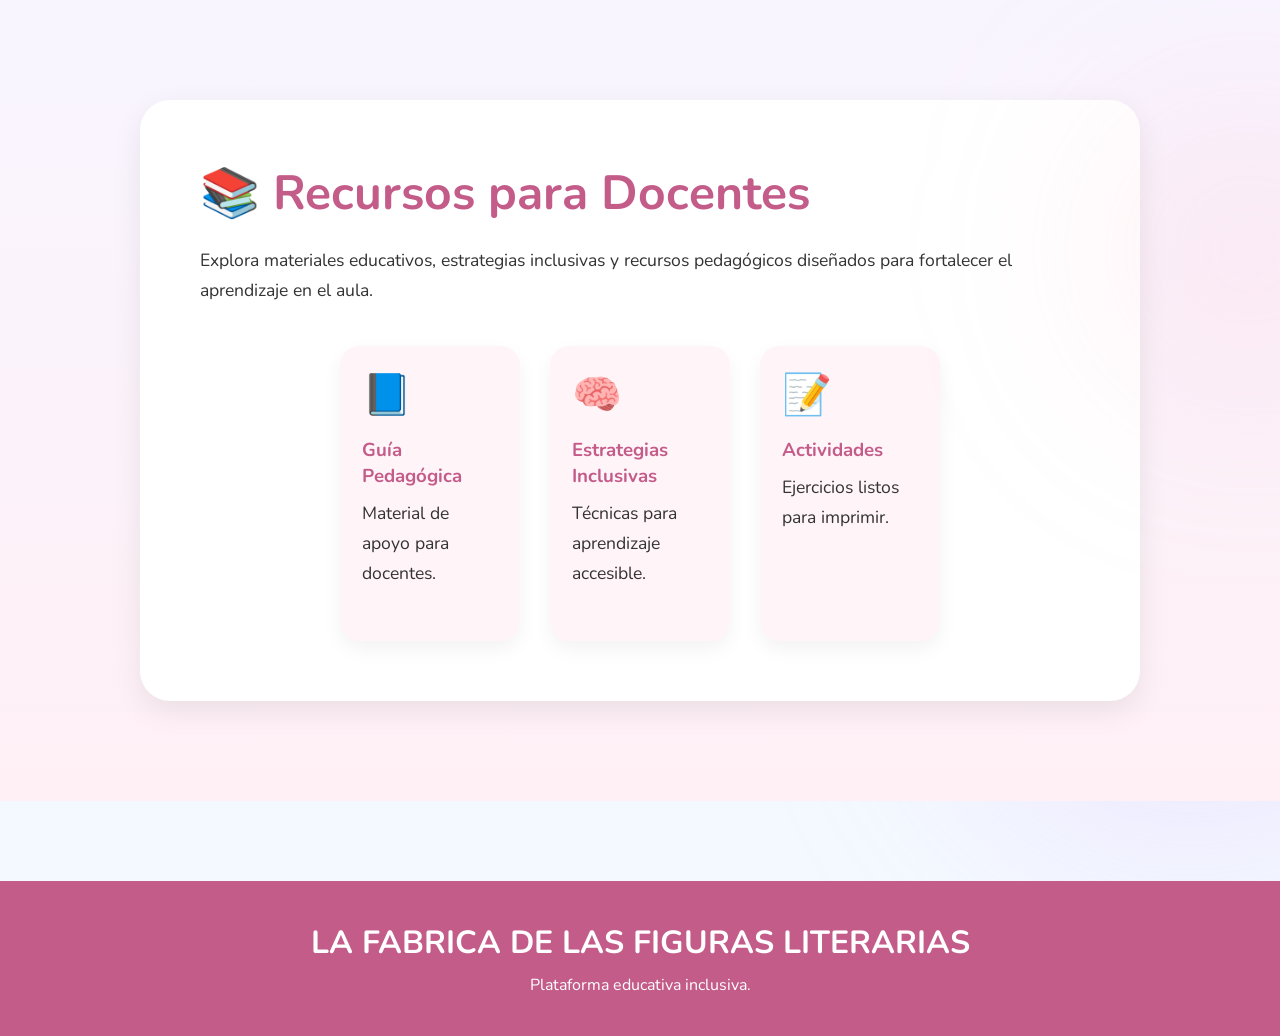
==== docentes.html @ df57f649 "Create docentes.html" ====
<!DOCTYPE html>
<html lang="es">
<head>
    <meta charset="UTF-8">
    <meta name="viewport" content="width=device-width, initial-scale=1.0">

    <title>Zona Docente</title>

    <link rel="stylesheet" href="style.css">

    <link rel="preconnect" href="https://fonts.googleapis.com">
    <link href="https://fonts.googleapis.com/css2?family=Nunito:wght@300;400;700;900&display=swap" rel="stylesheet">
</head>

<body>

<section class="teacher-section">

    <div class="teacher-content">

        <div class="teacher-text">

            <h2>📚 Recursos para Docentes</h2>

            <p>
                Explora materiales educativos, estrategias inclusivas
                y recursos pedagógicos diseñados para fortalecer
                el aprendizaje en el aula.
            </p>

            <div class="teacher-cards">

                <div class="teacher-card">

                    <div class="teacher-emoji">📘</div>

                    <h3>Guía Pedagógica</h3>

                    <p>
                        Material de apoyo para docentes.
                    </p>

                </div>

                <div class="teacher-card">

                    <div class="teacher-emoji">🧠</div>

                    <h3>Estrategias Inclusivas</h3>

                    <p>
                        Técnicas para aprendizaje accesible.
                    </p>

                </div>

                <div class="teacher-card">

                    <div class="teacher-emoji">📝</div>

                    <h3>Actividades</h3>

                    <p>
                        Ejercicios listos para imprimir.
                    </p>

                </div>

            </div>

        </div>

    </div>

</section>

<footer>

    <h3>LA FABRICA DE LAS FIGURAS LITERARIAS</h3>

    <p>
        Plataforma educativa inclusiva.
    </p>

</footer>

</body>
</html>
---- style.css ----
*{
    margin:0;
    padding:0;
    box-sizing:border-box;
}

body{
    font-family:'Nunito', sans-serif;
    background:#f4f9ff;
    color:#333;
    overflow-x:hidden;
}

/* HERO */

.hero{
    background:linear-gradient(135deg,#ffd6e7,#ffe5ec,#f8dfff);
    padding:30px 60px 80px;
    border-bottom-left-radius:50px;
    border-bottom-right-radius:50px;
    position:relative;
    overflow:hidden;
}
.hero::before{
    content:"";

    position:absolute;

    width:350px;
    height:350px;

    background:#ffb3c6;

    border-radius:50%;

    top:-120px;
    right:-100px;

    opacity:0.35;

    filter:blur(90px);
}

.hero::after{
    content:"";

    position:absolute;

    width:300px;
    height:300px;

    background:#d8b4ff;

    border-radius:50%;

    bottom:-120px;
    left:-100px;

    opacity:0.35;

    filter:blur(90px);
}
.navbar{
    position:sticky;
    top:20px;
    z-index:1000;

    display:flex;
    justify-content:space-between;
    align-items:center;

    max-width:1200px;
    margin:auto;

    padding:20px 30px;

    background:rgba(255,255,255,0.35);
    backdrop-filter:blur(12px);

    border-radius:25px;

    box-shadow:0 8px 25px rgba(0,0,0,0.08);
}

.logo{
    font-family:'Noto Serif JP', serif;
    font-size:2.6rem;
    color:#c45c8a;
    text-align:center;
    line-height:1.3;
    letter-spacing:2px;
    text-shadow:0 3px 12px rgba(255,255,255,0.8);
}

.menu{
    display:flex;
    gap:px;
}

.menu a{
    background:rgba(255,255,255,0.5);
    text-decoration:none;
    color:#c45c8a;
    font-weight:700;
    min-width:140px;
    text-align:center;
    padding:12px 20px;
    border-radius:50px;
    transition:0.3s;
}

.menu a:hover{
    background:white;
    transform:translateY(-2px);
}

.hero-content{
    display:flex;
    justify-content:space-between;
    align-items:center;
    gap:60px;
    max-width:1000px;
    margin:auto;
}

.hero-text{
    flex:1;
}

.hero-text h2{
    font-size:3.2rem;
    line-height:1.1;
    margin-bottom:20px;
    color:#2e2e52;
}

.hero-text p{
    font-size:1.2rem;
    margin-bottom:30px;
    line-height:1.7;
}

.buttons a{
    border:none;
    padding:15px 25px;
    border-radius:15px;
    margin-right:15px;
    font-size:1rem;
    font-weight:bold;
    cursor:pointer;
    transition:0.3s;
    box-shadow:0 8px 20px rgba(0,0,0,0.08);
    font-family:'Nunito', sans-serif;
}

.buttons a:hover{
    transform:translateY(-5px);
}

.teacher-btn{
    background:#ffb3c6;
    color:white;
}

.student-btn{
    background:#ffb3c6;
    color:white;
}

.hero-image img{
    animation:float 4s ease-in-out infinite;
    width:280px;
}

/* CARDS */

.cards-section{
    padding:100px 30px;
    text-align:center;
}

.cards-section h2{
    font-size:3rem;
    margin-bottom:50px;
    color:#c45c8a
}

.cards{
    display:flex;
    justify-content:center;
    gap:30px;
    flex-wrap:wrap;
}

.card{
    background:white;
    width:300px;
    padding:30px;
    border-radius:25px;
    box-shadow:0 10px 25px rgba(0,0,0,0.08);
    transition:0.3s;
}

.card:hover{
    transform:translateY(-10px);
}

.card h3{
    margin-bottom:20px;
    font-size:1.5rem;
}

/* DOCENTE Y ESTUDIANTE */


.teacher-section{
    padding:100px 30px;
    background:linear-gradient(180deg,#f8f5ff,#fff0f5);
}
.student-section{
    padding:100px 30px;
    background:linear-gradient(180deg,#fff0f5,#f8f5ff);
}

.teacher-content,
.student-content{
    display:flex;
    align-items:center;
    justify-content:center;
    gap:60px;
    flex-wrap:wrap;
    max-width:1000px;
    margin:auto;
    background:white;
    padding:60px;
    border-radius:30px;
    box-shadow:0 10px 30px rgba(0,0,0,0.08);
}

.teacher-text,
.student-text{
    flex:1;
    min-width:300px;
}

.teacher-text h2,
.student-text h2{
    font-size:3rem;
    margin-bottom:20px;
    color:#c45c8a;
}

.teacher-text p,
.student-text p{
    font-size:1.1rem;
    line-height:1.7;
    margin-bottom:30px;
}

.teacher-text button{
    padding:15px 30px;
    border:none;
    border-radius:15px;
    background:#6c63ff;
    color:white;
    font-size:1rem;
    cursor:pointer;
    transition:0.3s;
}

.teacher-text button:hover{
    transform:scale(1.05);
}

.teacher-image img{
    width:260px;
    border-radius:25px;
    box-shadow:0 15px 30px rgba(0,0,0,0.12);
    object-fit:cover;
}

.student-image img{
    width:220px;
}
.student-image img{
    width:220px;
}
.teacher-cards{
    display:flex;
    justify-content:center;
    align-items:stretch;
    gap:30px;
    flex-wrap:wrap;

    margin-top:40px;

    max-width:900px;

    margin-left:auto;
    margin-right:auto;
}

.teacher-card{
    background:#fff4f8;
    padding:20px;
    border-radius:20px;
    width:180px;

    transition:0.3s;

    box-shadow:0 8px 20px rgba(0,0,0,0.05);

    border:2px solid transparent;
}

.teacher-card:hover{
    transform:translateY(-8px);

    background:white;

    border:2px solid #ffb3c6;

    box-shadow:0 15px 30px rgba(255,179,198,0.4);
}

.teacher-emoji{
    font-size:2.5rem;
    margin-bottom:15px;
}

.teacher-card h3{
    margin-bottom:10px;
    color:#c45c8a;
}

/* TARJETAS ESTUDIANTE */

.student-cards{
    display:flex;
    justify-content:center;
    align-items:stretch;
    gap:30px;
    flex-wrap:wrap;

    max-width:900px;
    margin:auto;
}

.student-card{
    border:2px solid transparent;
    background:#f8f5ff;
    width:180px;
    padding:20px;
    border-radius:20px;
    transition:0.3s;
    cursor:pointer;
    position:relative;
    overflow:hidden;
}

.student-card:hover{
    border:2px solid #ffb3c6;
    background:white;
    transform:translateY(-12px) scale(1.05);
    box-shadow:0 15px 30px rgba(255,179,198,0.4);
}

.student-card h3{
    margin-bottom:10px;
}
.emoji{
    font-size:3rem;
    margin-bottom:15px;
}

/* FOOTER */

footer{
    background:#c45c8a;
    color:white;
    text-align:center;
    padding:40px 20px;
    margin-top:80px;
}

footer h3{
    margin-bottom:10px;
    font-size:2rem;
}


/* RESPONSIVE */

html{
    scroll-behavior:smooth;
}

body{
    scroll-behavior:smooth;
}

@keyframes fadeUp{
    from{
        opacity:0;
        transform:translateY(30px);
    }

    to{
        opacity:1;
        transform:translateY(0);
    }
}
body::before{
    content:"";

    position:fixed;

    top:120px;
    left:-120px;

    width:420px;
    height:420px;

    background:#ffb3c6;

    opacity:0.35;

    border-radius:50%;

    filter:blur(120px);

    z-index:-1;
}

body::after{
    content:"";

    position:fixed;

    bottom:80px;
    right:-120px;

    width:420px;
    height:420px;

    background:#d8b4ff;

    opacity:0.35;

    border-radius:50%;

    filter:blur(120px);

    z-index:-1;
}

.cards-section,
.teacher-section,
.student-section{
    position:relative;
}

.cards-section::before,
.teacher-section::before,
.student-section::before{
    content:"";

    position:absolute;

    width:300px;
    height:300px;

    border-radius:50%;

    background:rgba(255,179,198,0.18);

    filter:blur(100px);

    z-index:0;
}

.cards-section::before{
    top:50px;
    left:-120px;
}

.teacher-section::before{
    top:100px;
    right:-120px;
}

.student-section::before{
    bottom:50px;
    left:-120px;
}

@media(max-width:900px){

    .hero{
        padding:20px;
        border-bottom-left-radius:30px;
        border-bottom-right-radius:30px;
    }

    .navbar{
        flex-direction:column;
        gap:15px;
        padding:20px;
        text-align:center;
    }

    .menu{
        flex-direction:column;
        width:100%;
        gap:12px;
    }

    .menu a{
        width:100%;
        min-width:auto;
    }

    .logo{
        font-size:1.7rem;
        line-height:1.4;
    }

    .hero-content{
        flex-direction:column;
        text-align:center;
        gap:40px;
        padding-top:30px;
    }

    .hero-text h2{
        font-size:2.2rem;
    }

    .hero-text p{
        font-size:1rem;
    }

    .buttons{
        display:flex;
        flex-direction:column;
        gap:15px;
        align-items:center;
    }

    .buttons a{
        width:100%;
        max-width:280px;
        text-align:center;
        margin-right:0;
    }

    .hero-image img{
        width:220px;
    }

    .cards-section{
        padding:70px 20px;
    }

    .cards-section h2{
        font-size:2.2rem;
    }

    .cards{
        flex-direction:column;
        align-items:center;
    }

    .card{
        width:100%;
        max-width:320px;
    }

    .teacher-content,
    .student-content{
        flex-direction:column;
        text-align:center;
        padding:35px 20px;
        gap:30px;
    }

    .teacher-text,
    .student-text{
        min-width:auto;
    }

    .teacher-text h2,
    .student-text h2{
        font-size:2.2rem;
    }

    .teacher-image img{
        width:220px;
    }

    .student-image img{
        width:180px;
    }

    .teacher-cards,
    .student-cards{
        justify-content:center;
    }

    .teacher-card,
    .student-card{
        width:100%;
        max-width:280px;
    }

    footer h3{
        font-size:1.5rem;
    }

}

@keyframes float{

    0%{
        transform:translateY(0px);
    }

    50%{
        transform:translateY(-15px);
    }

    100%{
        transform:translateY(0px);
    }

}
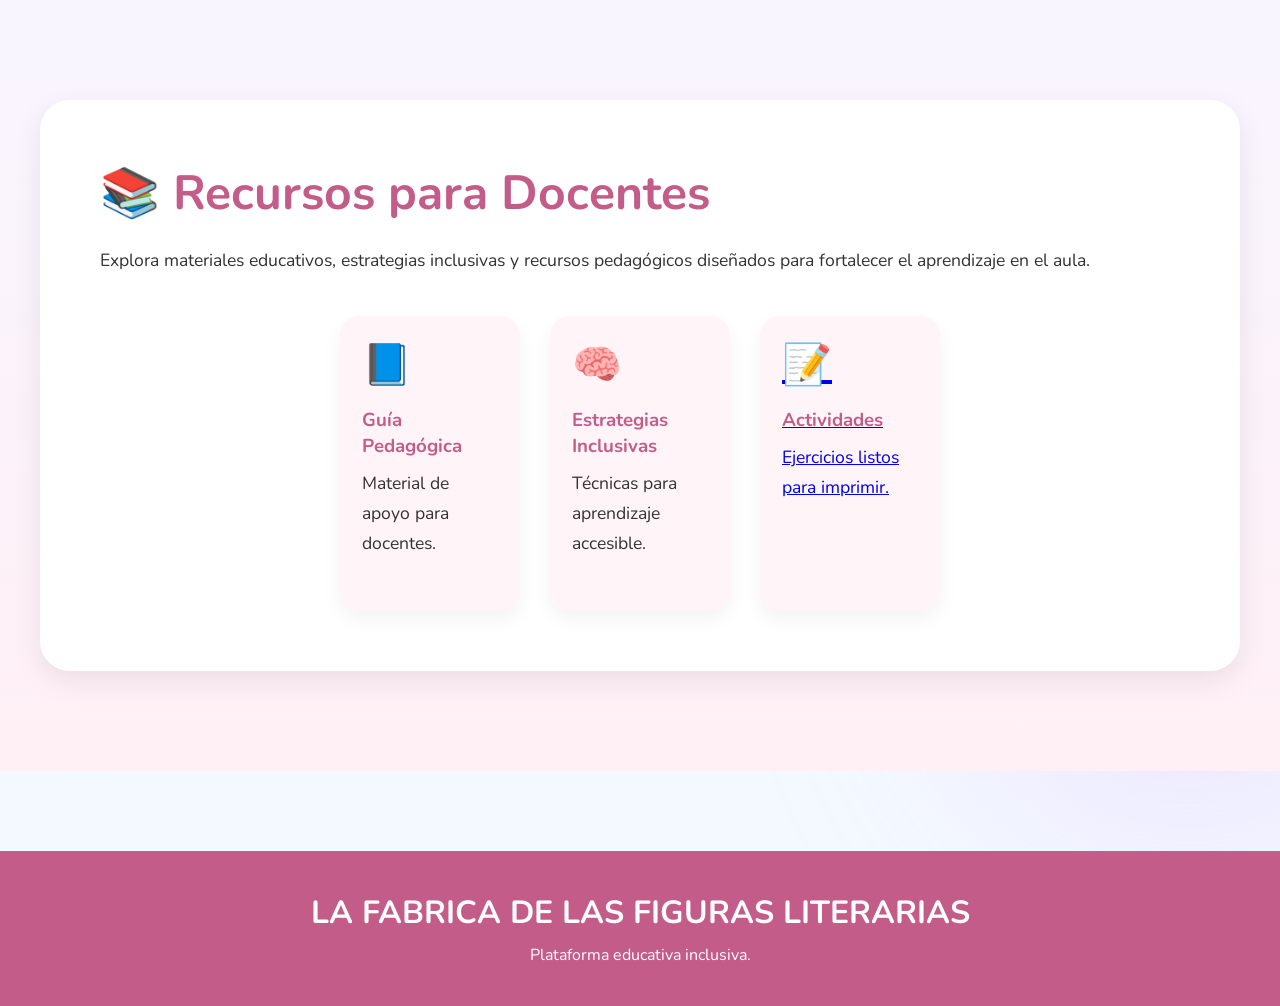
==== commit 4cc8fdca: "Update docentes.html" ====
--- a/docentes.html
+++ b/docentes.html
@@ -54,7 +54,8 @@
 
                 </div>
 
-                <div class="teacher-card">
+                <a href="actividades.html" class="teacher-card">
+                    
 
                     <div class="teacher-emoji">📝</div>
 
@@ -64,7 +65,7 @@
                         Ejercicios listos para imprimir.
                     </p>
 
-                </div>
+                </a>
 
             </div>
 
--- a/style.css
+++ b/style.css
@@ -8,7 +8,6 @@
     font-family:'Nunito', sans-serif;
     background:#f4f9ff;
     color:#333;
-    overflow-x:hidden;
 }
 
 /* HERO */
@@ -119,7 +118,7 @@
     justify-content:space-between;
     align-items:center;
     gap:60px;
-    max-width:1000px;
+    max-width:1200px;
     margin:auto;
 }
 
@@ -229,7 +228,7 @@
     justify-content:center;
     gap:60px;
     flex-wrap:wrap;
-    max-width:1000px;
+    max-width:1200px;
     margin:auto;
     background:white;
     padding:60px;
@@ -257,7 +256,7 @@
     margin-bottom:30px;
 }
 
-.teacher-text button{
+.teacher-link button{
     padding:15px 30px;
     border:none;
     border-radius:15px;
@@ -268,7 +267,7 @@
     transition:0.3s;
 }
 
-.teacher-text button:hover{
+.teacher-link button:hover{
     transform:scale(1.05);
 }
 
@@ -454,46 +453,6 @@
     z-index:-1;
 }
 
-.cards-section,
-.teacher-section,
-.student-section{
-    position:relative;
-}
-
-.cards-section::before,
-.teacher-section::before,
-.student-section::before{
-    content:"";
-
-    position:absolute;
-
-    width:300px;
-    height:300px;
-
-    border-radius:50%;
-
-    background:rgba(255,179,198,0.18);
-
-    filter:blur(100px);
-
-    z-index:0;
-}
-
-.cards-section::before{
-    top:50px;
-    left:-120px;
-}
-
-.teacher-section::before{
-    top:100px;
-    right:-120px;
-}
-
-.student-section::before{
-    bottom:50px;
-    left:-120px;
-}
-
 @media(max-width:900px){
 
     .hero{
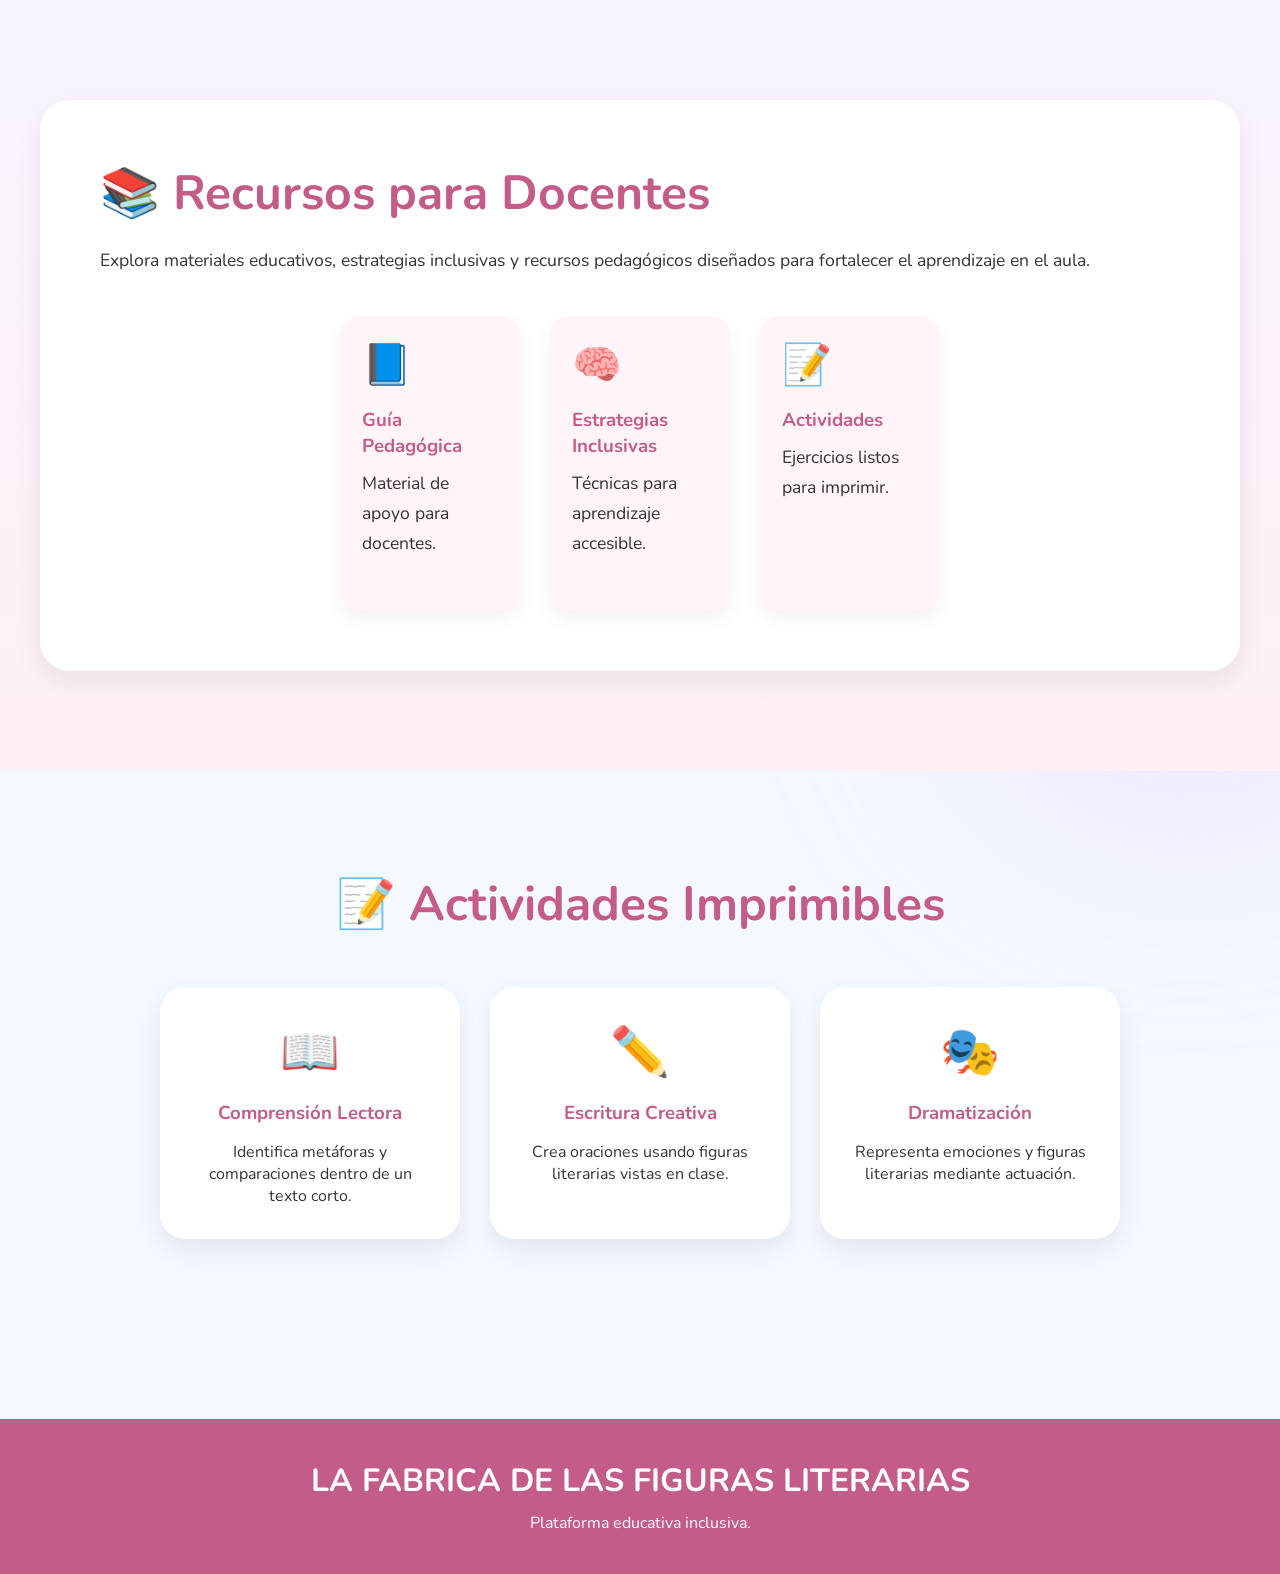
==== commit 378db84a: "Update docentes.html" ====
--- a/docentes.html
+++ b/docentes.html
@@ -9,6 +9,7 @@
     <link rel="stylesheet" href="style.css">
 
     <link rel="preconnect" href="https://fonts.googleapis.com">
+
     <link href="https://fonts.googleapis.com/css2?family=Nunito:wght@300;400;700;900&display=swap" rel="stylesheet">
 </head>
 
@@ -54,8 +55,7 @@
 
                 </div>
 
-                <a href="actividades.html" class="teacher-card">
-                    
+                <a href="#actividades-docente" class="teacher-card">
 
                     <div class="teacher-emoji">📝</div>
 
@@ -75,6 +75,57 @@
 
 </section>
 
+<!-- ACTIVIDADES -->
+
+<section id="actividades-docente" class="activities-section">
+
+    <h2>📝 Actividades Imprimibles</h2>
+
+    <div class="activities-container">
+
+        <div class="activity-card">
+
+            <div class="emoji">📖</div>
+
+            <h3>Comprensión Lectora</h3>
+
+            <p>
+                Identifica metáforas y comparaciones
+                dentro de un texto corto.
+            </p>
+
+        </div>
+
+        <div class="activity-card">
+
+            <div class="emoji">✏️</div>
+
+            <h3>Escritura Creativa</h3>
+
+            <p>
+                Crea oraciones usando figuras
+                literarias vistas en clase.
+            </p>
+
+        </div>
+
+        <div class="activity-card">
+
+            <div class="emoji">🎭</div>
+
+            <h3>Dramatización</h3>
+
+            <p>
+                Representa emociones y figuras
+                literarias mediante actuación.
+            </p>
+
+        </div>
+
+    </div>
+
+</section>
+
 <footer>
 
     <h3>LA FABRICA DE LAS FIGURAS LITERARIAS</h3>
--- a/style.css
+++ b/style.css
@@ -4,10 +4,15 @@
     box-sizing:border-box;
 }
 
+html{
+    scroll-behavior:smooth;
+}
+
 body{
     font-family:'Nunito', sans-serif;
     background:#f4f9ff;
     color:#333;
+    scroll-behavior:smooth;
 }
 
 /* HERO */
@@ -20,9 +25,9 @@
     position:relative;
     overflow:hidden;
 }
+
 .hero::before{
     content:"";
-
     position:absolute;
 
     width:350px;
@@ -59,6 +64,9 @@
 
     filter:blur(90px);
 }
+
+/* NAVBAR */
+
 .navbar{
     position:sticky;
     top:20px;
@@ -74,6 +82,7 @@
     padding:20px 30px;
 
     background:rgba(255,255,255,0.35);
+
     backdrop-filter:blur(12px);
 
     border-radius:25px;
@@ -93,18 +102,26 @@
 
 .menu{
     display:flex;
-    gap:px;
+    gap:20px;
 }
 
 .menu a{
     background:rgba(255,255,255,0.5);
+
     text-decoration:none;
+
     color:#c45c8a;
+
     font-weight:700;
+
     min-width:140px;
+
     text-align:center;
+
     padding:12px 20px;
+
     border-radius:50px;
+
     transition:0.3s;
 }
 
@@ -112,6 +129,8 @@
     background:white;
     transform:translateY(-2px);
 }
+
+/* HERO CONTENT */
 
 .hero-content{
     display:flex;
@@ -139,16 +158,27 @@
     line-height:1.7;
 }
 
+.buttons{
+    display:flex;
+    gap:15px;
+    flex-wrap:wrap;
+}
+
 .buttons a{
-    border:none;
+    text-decoration:none;
+
     padding:15px 25px;
+
     border-radius:15px;
-    margin-right:15px;
+
     font-size:1rem;
+
     font-weight:bold;
-    cursor:pointer;
+
     transition:0.3s;
+
     box-shadow:0 8px 20px rgba(0,0,0,0.08);
+
     font-family:'Nunito', sans-serif;
 }
 
@@ -181,7 +211,7 @@
 .cards-section h2{
     font-size:3rem;
     margin-bottom:50px;
-    color:#c45c8a
+    color:#c45c8a;
 }
 
 .cards{
@@ -193,10 +223,15 @@
 
 .card{
     background:white;
+
     width:300px;
+
     padding:30px;
+
     border-radius:25px;
+
     box-shadow:0 10px 25px rgba(0,0,0,0.08);
+
     transition:0.3s;
 }
 
@@ -209,13 +244,13 @@
     font-size:1.5rem;
 }
 
-/* DOCENTE Y ESTUDIANTE */
-
+/* DOCENTES Y ESTUDIANTES */
 
 .teacher-section{
     padding:100px 30px;
     background:linear-gradient(180deg,#f8f5ff,#fff0f5);
 }
+
 .student-section{
     padding:100px 30px;
     background:linear-gradient(180deg,#fff0f5,#f8f5ff);
@@ -228,11 +263,17 @@
     justify-content:center;
     gap:60px;
     flex-wrap:wrap;
+
     max-width:1200px;
+
     margin:auto;
+
     background:white;
+
     padding:60px;
+
     border-radius:30px;
+
     box-shadow:0 10px 30px rgba(0,0,0,0.08);
 }
 
@@ -256,34 +297,50 @@
     margin-bottom:30px;
 }
 
-.teacher-link button{
+/* BOTÓN DOCENTE */
+
+.teacher-link{
+    display:inline-block;
+
+    text-decoration:none;
+
     padding:15px 30px;
-    border:none;
+
     border-radius:15px;
+
     background:#6c63ff;
+
     color:white;
+
     font-size:1rem;
-    cursor:pointer;
+
     transition:0.3s;
-}
-
-.teacher-link button:hover{
+
+    margin-bottom:40px;
+}
+
+.teacher-link:hover{
     transform:scale(1.05);
 }
+
+/* IMÁGENES */
 
 .teacher-image img{
     width:260px;
+
     border-radius:25px;
+
     box-shadow:0 15px 30px rgba(0,0,0,0.12);
+
     object-fit:cover;
 }
 
 .student-image img{
     width:220px;
 }
-.student-image img{
-    width:220px;
-}
+
+/* TARJETAS DOCENTE */
+
 .teacher-cards{
     display:flex;
     justify-content:center;
@@ -301,8 +358,11 @@
 
 .teacher-card{
     background:#fff4f8;
+
     padding:20px;
+
     border-radius:20px;
+
     width:180px;
 
     transition:0.3s;
@@ -310,6 +370,10 @@
     box-shadow:0 8px 20px rgba(0,0,0,0.05);
 
     border:2px solid transparent;
+
+    text-decoration:none;
+
+    color:#333;
 }
 
 .teacher-card:hover{
@@ -329,6 +393,55 @@
 
 .teacher-card h3{
     margin-bottom:10px;
+    color:#c45c8a;
+}
+
+/* ACTIVIDADES */
+
+.activities-section{
+    padding:100px 30px;
+    text-align:center;
+}
+
+.activities-section h2{
+    font-size:3rem;
+    margin-bottom:50px;
+    color:#c45c8a;
+}
+
+.activities-container{
+    display:flex;
+    justify-content:center;
+    gap:30px;
+    flex-wrap:wrap;
+}
+
+.activity-card{
+    background:white;
+
+    width:300px;
+
+    padding:30px;
+
+    border-radius:25px;
+
+    box-shadow:0 10px 25px rgba(0,0,0,0.08);
+
+    transition:0.3s;
+
+    border:2px solid transparent;
+}
+
+.activity-card:hover{
+    transform:translateY(-10px);
+
+    border:2px solid #ffb3c6;
+
+    box-shadow:0 15px 30px rgba(255,179,198,0.4);
+}
+
+.activity-card h3{
+    margin:15px 0;
     color:#c45c8a;
 }
 
@@ -347,26 +460,38 @@
 
 .student-card{
     border:2px solid transparent;
+
     background:#f8f5ff;
+
     width:180px;
+
     padding:20px;
+
     border-radius:20px;
+
     transition:0.3s;
+
     cursor:pointer;
+
     position:relative;
+
     overflow:hidden;
 }
 
 .student-card:hover{
     border:2px solid #ffb3c6;
+
     background:white;
+
     transform:translateY(-12px) scale(1.05);
+
     box-shadow:0 15px 30px rgba(255,179,198,0.4);
 }
 
 .student-card h3{
     margin-bottom:10px;
 }
+
 .emoji{
     font-size:3rem;
     margin-bottom:15px;
@@ -387,28 +512,8 @@
     font-size:2rem;
 }
 
-
-/* RESPONSIVE */
-
-html{
-    scroll-behavior:smooth;
-}
-
-body{
-    scroll-behavior:smooth;
-}
-
-@keyframes fadeUp{
-    from{
-        opacity:0;
-        transform:translateY(30px);
-    }
-
-    to{
-        opacity:1;
-        transform:translateY(0);
-    }
-}
+/* EFECTOS LATERALES */
+
 body::before{
     content:"";
 
@@ -453,25 +558,31 @@
     z-index:-1;
 }
 
+/* RESPONSIVE */
+
 @media(max-width:900px){
 
     .hero{
         padding:20px;
+
         border-bottom-left-radius:30px;
         border-bottom-right-radius:30px;
     }
 
     .navbar{
         flex-direction:column;
+
         gap:15px;
+
         padding:20px;
+
         text-align:center;
     }
 
     .menu{
         flex-direction:column;
+
         width:100%;
-        gap:12px;
     }
 
     .menu a{
@@ -500,9 +611,7 @@
     }
 
     .buttons{
-        display:flex;
         flex-direction:column;
-        gap:15px;
         align-items:center;
     }
 
@@ -510,19 +619,10 @@
         width:100%;
         max-width:280px;
         text-align:center;
-        margin-right:0;
     }
 
     .hero-image img{
         width:220px;
-    }
-
-    .cards-section{
-        padding:70px 20px;
-    }
-
-    .cards-section h2{
-        font-size:2.2rem;
     }
 
     .cards{
@@ -538,19 +638,25 @@
     .teacher-content,
     .student-content{
         flex-direction:column;
+
         text-align:center;
+
         padding:35px 20px;
+
         gap:30px;
     }
 
-    .teacher-text,
-    .student-text{
-        min-width:auto;
-    }
-
     .teacher-text h2,
-    .student-text h2{
+    .student-text h2,
+    .activities-section h2{
         font-size:2.2rem;
+    }
+
+    .teacher-card,
+    .student-card,
+    .activity-card{
+        width:100%;
+        max-width:280px;
     }
 
     .teacher-image img{
@@ -561,21 +667,9 @@
         width:180px;
     }
 
-    .teacher-cards,
-    .student-cards{
-        justify-content:center;
-    }
-
-    .teacher-card,
-    .student-card{
-        width:100%;
-        max-width:280px;
-    }
-
     footer h3{
         font-size:1.5rem;
     }
-
 }
 
 @keyframes float{
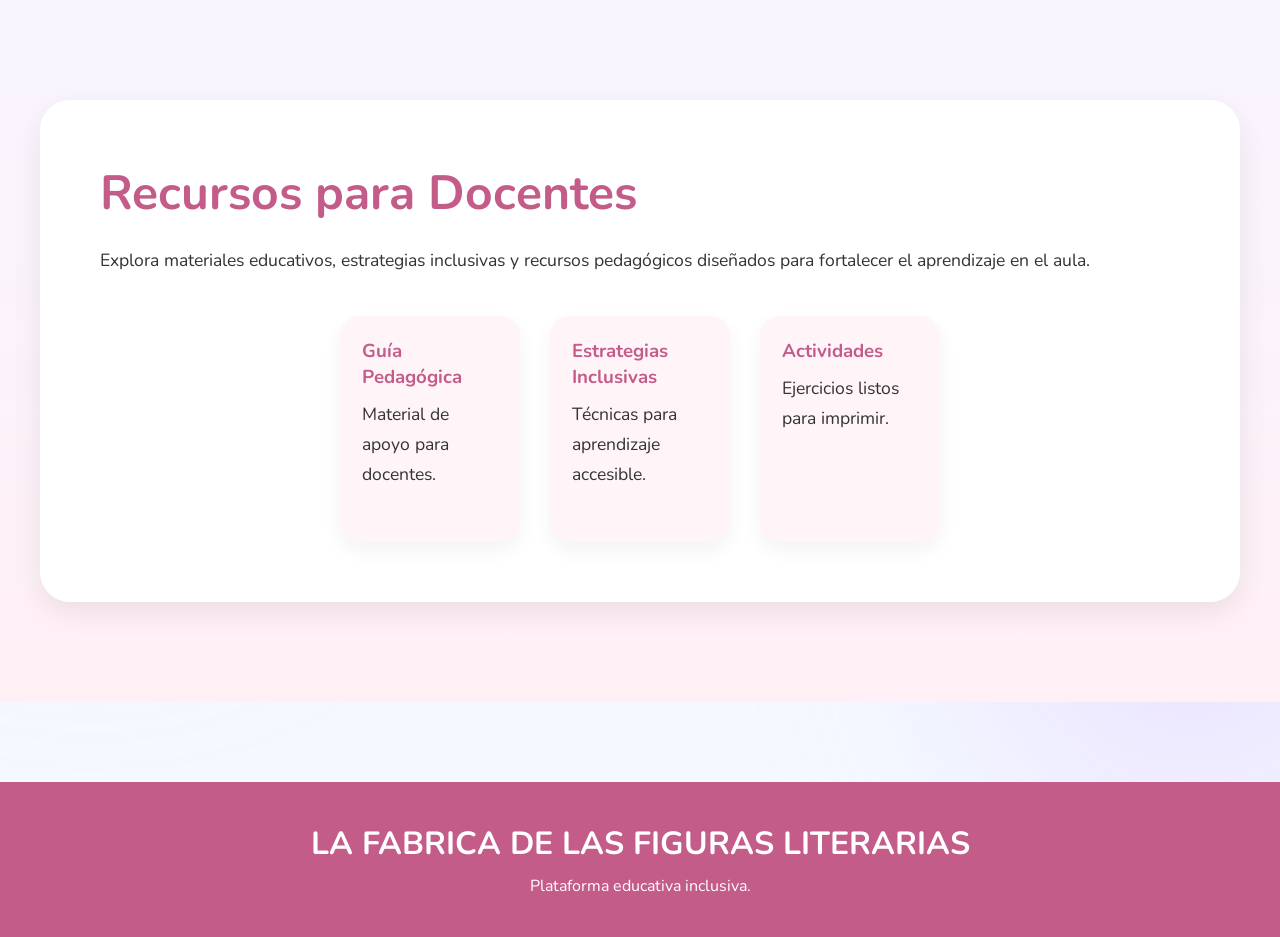
==== commit e361a8b7: "Update docentes.html" ====
--- a/docentes.html
+++ b/docentes.html
@@ -21,7 +21,7 @@
 
         <div class="teacher-text">
 
-            <h2>📚 Recursos para Docentes</h2>
+            <h2>Recursos para Docentes</h2>
 
             <p>
                 Explora materiales educativos, estrategias inclusivas
@@ -33,8 +33,6 @@
 
                 <div class="teacher-card">
 
-                    <div class="teacher-emoji">📘</div>
-
                     <h3>Guía Pedagógica</h3>
 
                     <p>
@@ -45,8 +43,6 @@
 
                 <div class="teacher-card">
 
-                    <div class="teacher-emoji">🧠</div>
-
                     <h3>Estrategias Inclusivas</h3>
 
                     <p>
@@ -56,8 +52,6 @@
                 </div>
 
                 <a href="#actividades-docente" class="teacher-card">
-
-                    <div class="teacher-emoji">📝</div>
 
                     <h3>Actividades</h3>
 
@@ -75,56 +69,6 @@
 
 </section>
 
-<!-- ACTIVIDADES -->
-
-<section id="actividades-docente" class="activities-section">
-
-    <h2>📝 Actividades Imprimibles</h2>
-
-    <div class="activities-container">
-
-        <div class="activity-card">
-
-            <div class="emoji">📖</div>
-
-            <h3>Comprensión Lectora</h3>
-
-            <p>
-                Identifica metáforas y comparaciones
-                dentro de un texto corto.
-            </p>
-
-        </div>
-
-        <div class="activity-card">
-
-            <div class="emoji">✏️</div>
-
-            <h3>Escritura Creativa</h3>
-
-            <p>
-                Crea oraciones usando figuras
-                literarias vistas en clase.
-            </p>
-
-        </div>
-
-        <div class="activity-card">
-
-            <div class="emoji">🎭</div>
-
-            <h3>Dramatización</h3>
-
-            <p>
-                Representa emociones y figuras
-                literarias mediante actuación.
-            </p>
-
-        </div>
-
-    </div>
-
-</section>
 
 <footer>
 
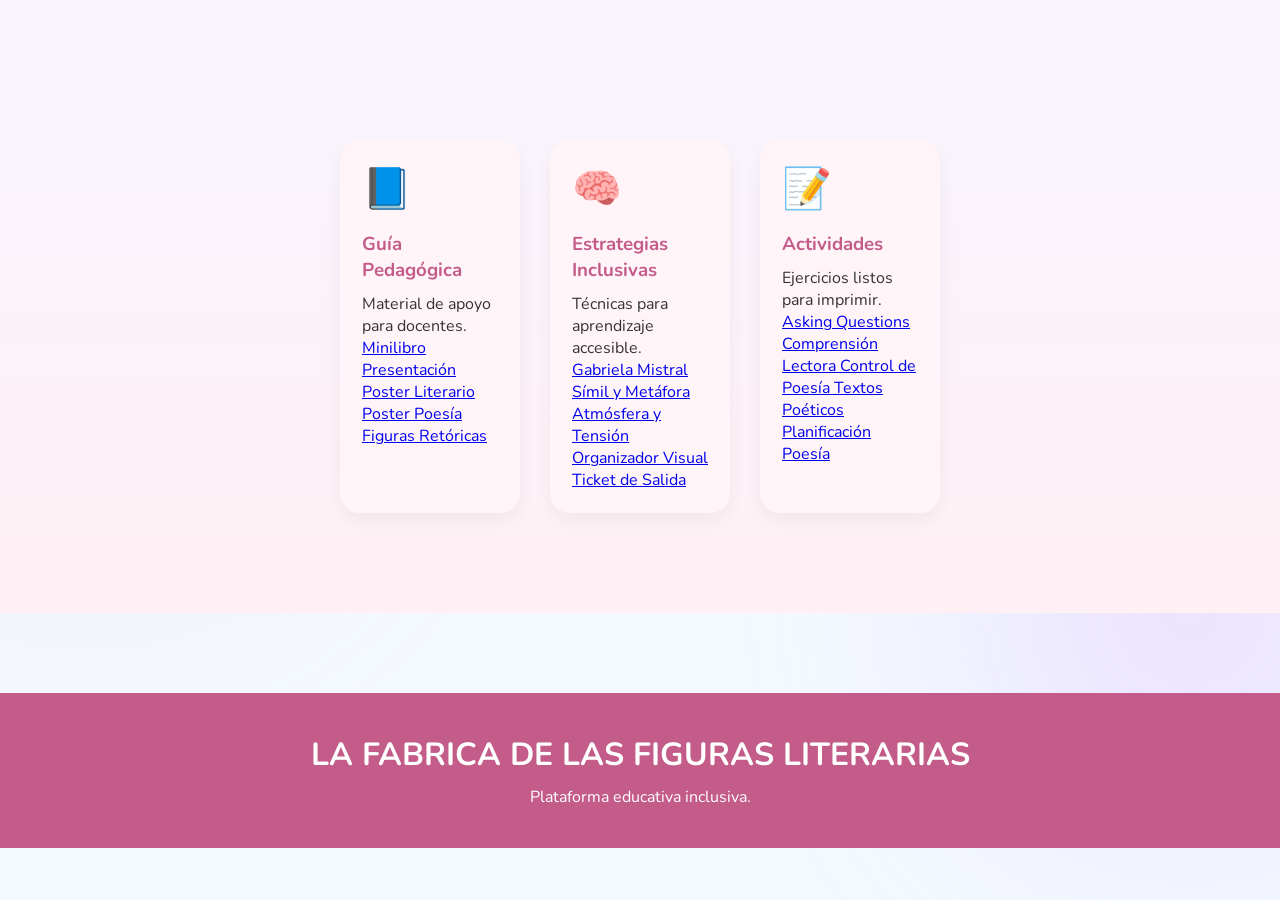
==== commit 5c7eee3e: "Update docentes.html" ====
--- a/docentes.html
+++ b/docentes.html
@@ -16,56 +16,174 @@
 <body>
 
 <section class="teacher-section">
-
-    <div class="teacher-content">
-
-        <div class="teacher-text">
-
-            <h2>Recursos para Docentes</h2>
-
-            <p>
-                Explora materiales educativos, estrategias inclusivas
-                y recursos pedagógicos diseñados para fortalecer
-                el aprendizaje en el aula.
-            </p>
-
-            <div class="teacher-cards">
-
-                <div class="teacher-card">
-
-                    <h3>Guía Pedagógica</h3>
-
-                    <p>
-                        Material de apoyo para docentes.
-                    </p>
-
-                </div>
-
-                <div class="teacher-card">
-
-                    <h3>Estrategias Inclusivas</h3>
-
-                    <p>
-                        Técnicas para aprendizaje accesible.
-                    </p>
-
-                </div>
-
-                <a href="#actividades-docente" class="teacher-card">
-
-                    <h3>Actividades</h3>
-
-                    <p>
-                        Ejercicios listos para imprimir.
-                    </p>
-
-                </a>
-
-            </div>
-
-        </div>
+    <div class="teacher-cards">
+
+    <!-- GUÍA PEDAGÓGICA -->
+
+    <div class="teacher-card">
+
+        <div class="teacher-emoji">📘</div>
+
+        <h3>Guía Pedagógica</h3>
+
+        <p>
+            Material de apoyo para docentes.
+        </p>
+
+        <a href="recursos/docentes/minilibro-lenguaje-figurado.pdf"
+           download
+           class="download-btn">
+
+            Minilibro
+
+        </a>
+
+        <a href="recursos/docentes/conociendo-figuras-literarias.pptx"
+           download
+           class="download-btn">
+
+            Presentación
+
+        </a>
+
+        <a href="recursos/docentes/las-figuras-literarias-poster.pdf"
+           download
+           class="download-btn">
+
+            Poster Literario
+
+        </a>
+
+        <a href="recursos/docentes/poster-elementos-de-la-poesia.pdf"
+           download
+           class="download-btn">
+
+            Poster Poesía
+
+        </a>
+
+        <a href="recursos/docentes/posters-las-figuras-retoricas.pdf"
+           download
+           class="download-btn">
+
+            Figuras Retóricas
+
+        </a>
 
     </div>
+
+    <!-- ESTRATEGIAS -->
+
+    <div class="teacher-card">
+
+        <div class="teacher-emoji">🧠</div>
+
+        <h3>Estrategias Inclusivas</h3>
+
+        <p>
+            Técnicas para aprendizaje accesible.
+        </p>
+
+        <a href="recursos/docentes/GT-conociendo-a-gabriela-mistral.zip"
+           download
+           class="download-btn">
+
+            Gabriela Mistral
+
+        </a>
+
+        <a href="recursos/docentes/GT-simil-y-metafora.zip"
+           download
+           class="download-btn">
+
+            Símil y Metáfora
+
+        </a>
+
+        <a href="recursos/docentes/GT-diferenciada-creacion-de-atmosfera-y-tension.pdf"
+           download
+           class="download-btn">
+
+            Atmósfera y Tensión
+
+        </a>
+
+        <a href="recursos/docentes/organizador-visual.zip"
+           download
+           class="download-btn">
+
+            Organizador Visual
+
+        </a>
+
+        <a href="recursos/docentes/ticket-de-salida-elementos-constitutivos-genero-lirico.pdf"
+           download
+           class="download-btn">
+
+            Ticket de Salida
+
+        </a>
+
+    </div>
+
+    <!-- ACTIVIDADES -->
+
+    <div class="teacher-card">
+
+        <div class="teacher-emoji">📝</div>
+
+        <h3>Actividades</h3>
+
+        <p>
+            Ejercicios listos para imprimir.
+        </p>
+
+        <a href="recursos/docentes/beginning-asking-questions.zip"
+           download
+           class="download-btn">
+
+            Asking Questions
+
+        </a>
+
+        <a href="recursos/docentes/comprension-de-lectura-figuras-literarias-poesia.zip"
+           download
+           class="download-btn">
+
+            Comprensión Lectora
+
+        </a>
+
+        <a href="recursos/docentes/control-poesia-y-elementos-gramaticales.zip"
+           download
+           class="download-btn">
+
+            Control de Poesía
+
+        </a>
+
+        <a href="recursos/docentes/pack-lenguaje-textos-poeticos-.zip"
+           download
+           class="download-btn">
+
+            Textos Poéticos
+
+        </a>
+
+        <a href="recursos/docentes/planificacion-desarrollar-el-gusto-por-la-poesia.zip"
+           download
+           class="download-btn">
+
+            Planificación Poesía
+
+        </a>
+
+    </div>
+
+</div>
+    
+    
+
 
 </section>
 
--- a/style.css
+++ b/style.css
@@ -516,23 +516,15 @@
 
 body::before{
     content:"";
-
     position:fixed;
-
     top:120px;
     left:-120px;
-
     width:420px;
     height:420px;
-
     background:#ffb3c6;
-
     opacity:0.35;
-
     border-radius:50%;
-
     filter:blur(120px);
-
     z-index:-1;
 }
 
@@ -686,4 +678,120 @@
         transform:translateY(0px);
     }
 
+}
+
+/* BOTÓN NEURODIVERGENTE */
+
+.neuro-btn{
+    background:#ffb3c6;
+    color:white;
+}
+
+.neuro-btn:hover{
+    transform:translateY(-5px);
+}
+
+/* AJUSTE HERO PRINCIPAL */
+
+.hero{
+    min-height:100vh;
+
+    display:flex;
+    flex-direction:column;
+    justify-content:center;
+}
+/* LANDING PRINCIPAL */
+
+.hero{
+    min-height:100vh;
+
+    display:flex;
+    align-items:center;
+    justify-content:center;
+}
+
+.main-title{
+    font-size:4.5rem;
+    line-height:1.1;
+    color:#c45c8a;
+    margin-bottom:25px;
+
+    font-family:'Noto Serif JP', serif;
+}
+
+.main-description{
+    font-size:1.3rem;
+    line-height:1.8;
+    margin-bottom:40px;
+    max-width:650px;
+}
+
+/* BOTONES */
+
+.main-buttons{
+    gap:20px;
+    flex-wrap:wrap;
+}
+
+.main-buttons a{
+    padding:18px 30px;
+    font-size:1.05rem;
+}
+
+.teacher-btn{
+    background:#ffb3c6;
+    color:white;
+}
+
+.student-btn{
+    background:#ffb3c6;
+    color:white;
+}
+
+.neuro-btn{
+    background:#ffb3c6;
+    color:white;
+}
+
+.neuro-btn:hover,
+.teacher-btn:hover,
+.student-btn:hover{
+    transform:translateY(-5px);
+}
+
+/* RESPONSIVE */
+
+@media(max-width:900px){
+
+    .main-title{
+        font-size:2.8rem;
+        text-align:center;
+    }
+
+    .main-description{
+        font-size:1rem;
+        text-align:center;
+    }
+
+    .main-buttons{
+        justify-content:center;
+    }
+
+}
+/* ORGANIZACIÓN TARJETAS ESTUDIANTES */
+
+.student-text .teacher-cards{
+    max-width:700px;
+}
+/* CURSOR PERSONALIZADO */
+
+body{
+    cursor: pointer;
+}
+
+a,
+button,
+.teacher-card,
+.student-card{
+    cursor:pointer;
 }
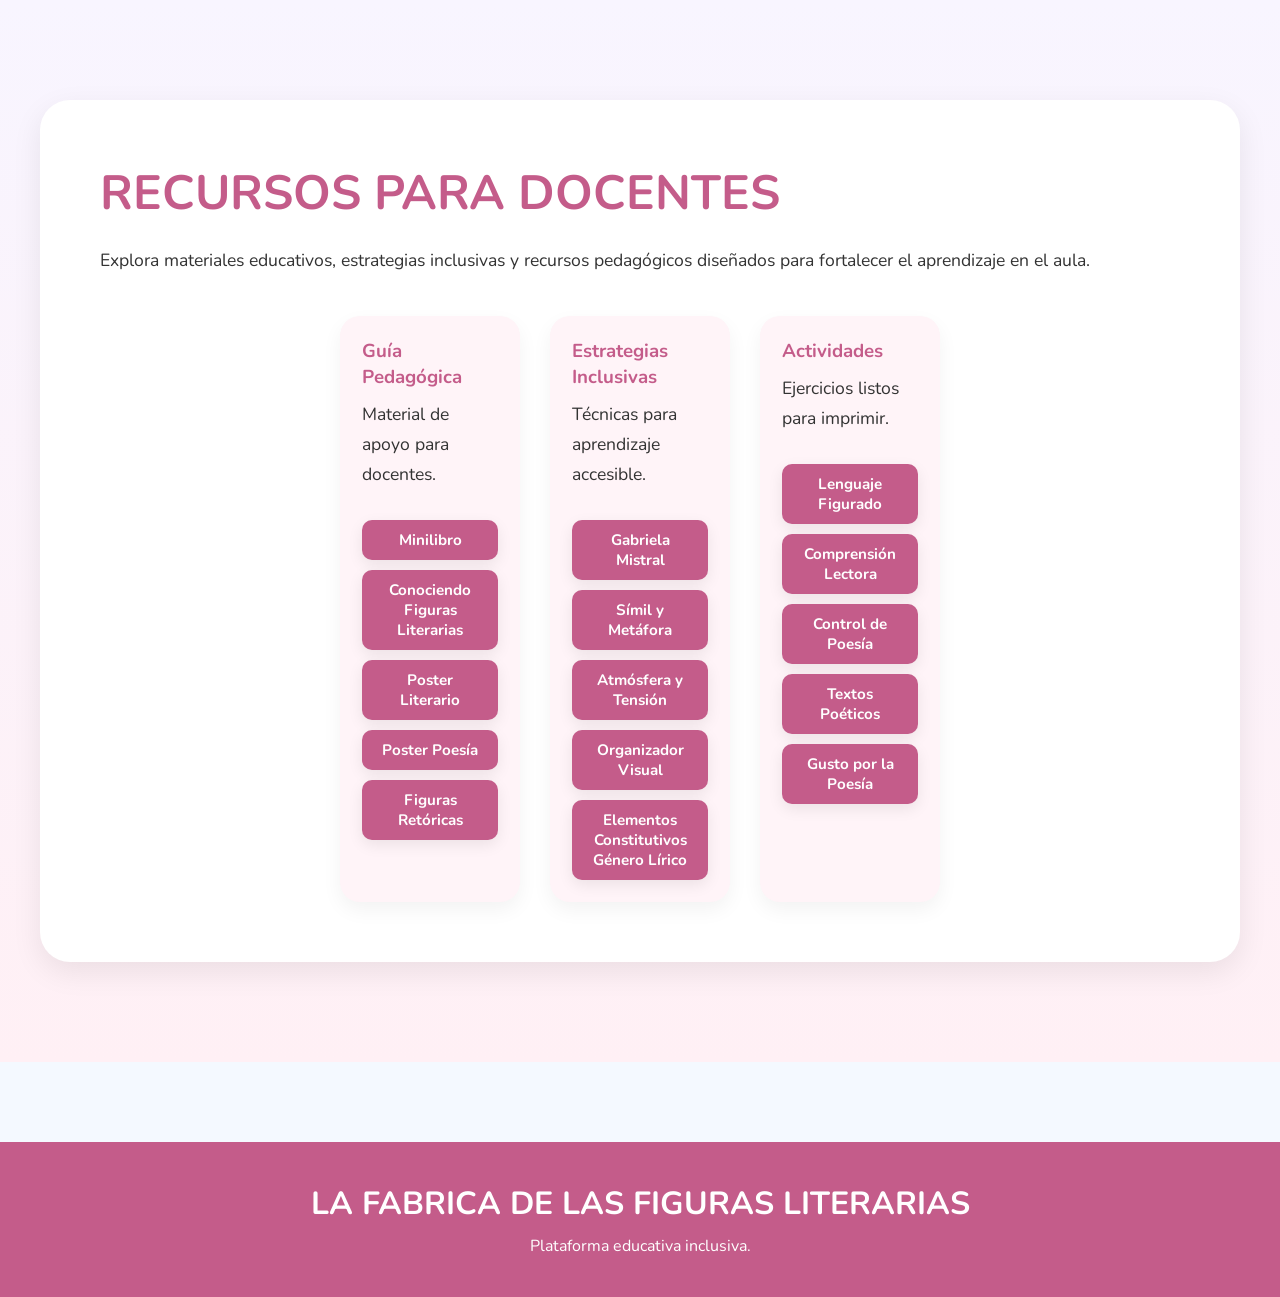
==== commit c256e3c7: "Update docentes.html" ====
--- a/docentes.html
+++ b/docentes.html
@@ -12,181 +12,188 @@
 
     <link href="https://fonts.googleapis.com/css2?family=Nunito:wght@300;400;700;900&display=swap" rel="stylesheet">
 </head>
-
 <body>
 
 <section class="teacher-section">
-    <div class="teacher-cards">
-
-    <!-- GUÍA PEDAGÓGICA -->
-
-    <div class="teacher-card">
-
-        <div class="teacher-emoji">📘</div>
-
-        <h3>Guía Pedagógica</h3>
-
-        <p>
-            Material de apoyo para docentes.
-        </p>
-
-        <a href="recursos/docentes/minilibro-lenguaje-figurado.pdf"
-           download
-           class="download-btn">
-
-            Minilibro
-
-        </a>
-
-        <a href="recursos/docentes/conociendo-figuras-literarias.pptx"
-           download
-           class="download-btn">
-
-            Presentación
-
-        </a>
-
-        <a href="recursos/docentes/las-figuras-literarias-poster.pdf"
-           download
-           class="download-btn">
-
-            Poster Literario
-
-        </a>
-
-        <a href="recursos/docentes/poster-elementos-de-la-poesia.pdf"
-           download
-           class="download-btn">
-
-            Poster Poesía
-
-        </a>
-
-        <a href="recursos/docentes/posters-las-figuras-retoricas.pdf"
-           download
-           class="download-btn">
-
-            Figuras Retóricas
-
-        </a>
+
+    <div class="teacher-content">
+
+        <div class="teacher-text">
+
+            <h2>RECURSOS PARA DOCENTES</h2>
+
+            <p>
+                Explora materiales educativos, estrategias inclusivas
+                y recursos pedagógicos diseñados para fortalecer
+                el aprendizaje en el aula.
+            </p>
+
+            <div class="teacher-cards">
+
+                <!-- GUÍA PEDAGÓGICA -->
+
+                <div class="teacher-card">
+
+
+                    <h3>Guía Pedagógica</h3>
+
+                    <p>
+                        Material de apoyo para docentes.
+                    </p>
+
+                    <a href="recursos/docentes/minilibro-lenguaje-figurado.pdf"
+                       download
+                       class="download-btn">
+
+                        Minilibro
+
+                    </a>
+
+                    <a href="recursos/docentes/conociendo-figuras-literarias.pptx"
+                       download
+                       class="download-btn">
+
+                        Conociendo Figuras Literarias
+
+                    </a>
+
+                    <a href="recursos/docentes/las-figuras-literarias-poster.pdf"
+                       download
+                       class="download-btn">
+
+                        Poster Literario
+
+                    </a>
+
+                    <a href="recursos/docentes/poster-elementos-de-la-poesia.pdf"
+                       download
+                       class="download-btn">
+
+                        Poster Poesía
+
+                    </a>
+
+                    <a href="recursos/docentes/posters-las-figuras-retoricas.pdf"
+                       download
+                       class="download-btn">
+
+                        Figuras Retóricas
+
+                    </a>
+
+                </div>
+
+                <!-- ESTRATEGIAS -->
+
+                <div class="teacher-card">
+
+                    <h3>Estrategias Inclusivas</h3>
+
+                    <p>
+                        Técnicas para aprendizaje accesible.
+                    </p>
+
+                    <a href="recursos/docentes/GT-conociendo-a-gabriela-mistral.zip"
+                       download
+                       class="download-btn">
+
+                        Gabriela Mistral
+
+                    </a>
+
+                    <a href="recursos/docentes/GT-simil-y-metafora.zip"
+                       download
+                       class="download-btn">
+
+                        Símil y Metáfora
+
+                    </a>
+
+                    <a href="recursos/docentes/GT-diferenciada-creacion-de-atmosfera-y-tension.pdf"
+                       download
+                       class="download-btn">
+
+                        Atmósfera y Tensión
+
+                    </a>
+
+                    <a href="recursos/docentes/organizador-visual.zip"
+                       download
+                       class="download-btn">
+
+                        Organizador Visual
+
+                    </a>
+
+                    <a href="recursos/docentes/ticket-de-salida-elementos-constitutivos-genero-lirico.pdf"
+                       download
+                       class="download-btn">
+
+                        Elementos Constitutivos Género Lírico 
+
+                    </a>
+
+                </div>
+
+                <!-- ACTIVIDADES -->
+
+                <div class="teacher-card">
+
+                    <h3>Actividades</h3>
+
+                    <p>
+                        Ejercicios listos para imprimir.
+                    </p>
+
+                    <a href="recursos/docentes/beginning-asking-questions.zip"
+                       download
+                       class="download-btn">
+
+                        Lenguaje Figurado
+
+                    </a>
+
+                    <a href="recursos/docentes/comprension-de-lectura-figuras-literarias-poesia.zip"
+                       download
+                       class="download-btn">
+
+                        Comprensión Lectora
+
+                    </a>
+
+                    <a href="recursos/docentes/-control-poesia-y-elementos-gramaticales.zip"
+                       download
+                       class="download-btn">
+
+                        Control de Poesía
+
+                    </a>
+
+                    <a href="recursos/docentes/pack-lenguaje-textos-poeticos-.zip"
+                       download
+                       class="download-btn">
+
+                        Textos Poéticos
+
+                    </a>
+
+                    <a href="recursos/docentes/planificacion-desarrollar-el-gusto-por-la-poesia.zip"
+                       download
+                       class="download-btn">
+
+                        Gusto por la Poesía
+
+                    </a>
+
+                </div>
+
+            </div>
+
+        </div>
 
     </div>
 
-    <!-- ESTRATEGIAS -->
-
-    <div class="teacher-card">
-
-        <div class="teacher-emoji">🧠</div>
-
-        <h3>Estrategias Inclusivas</h3>
-
-        <p>
-            Técnicas para aprendizaje accesible.
-        </p>
-
-        <a href="recursos/docentes/GT-conociendo-a-gabriela-mistral.zip"
-           download
-           class="download-btn">
-
-            Gabriela Mistral
-
-        </a>
-
-        <a href="recursos/docentes/GT-simil-y-metafora.zip"
-           download
-           class="download-btn">
-
-            Símil y Metáfora
-
-        </a>
-
-        <a href="recursos/docentes/GT-diferenciada-creacion-de-atmosfera-y-tension.pdf"
-           download
-           class="download-btn">
-
-            Atmósfera y Tensión
-
-        </a>
-
-        <a href="recursos/docentes/organizador-visual.zip"
-           download
-           class="download-btn">
-
-            Organizador Visual
-
-        </a>
-
-        <a href="recursos/docentes/ticket-de-salida-elementos-constitutivos-genero-lirico.pdf"
-           download
-           class="download-btn">
-
-            Ticket de Salida
-
-        </a>
-
-    </div>
-
-    <!-- ACTIVIDADES -->
-
-    <div class="teacher-card">
-
-        <div class="teacher-emoji">📝</div>
-
-        <h3>Actividades</h3>
-
-        <p>
-            Ejercicios listos para imprimir.
-        </p>
-
-        <a href="recursos/docentes/beginning-asking-questions.zip"
-           download
-           class="download-btn">
-
-            Asking Questions
-
-        </a>
-
-        <a href="recursos/docentes/comprension-de-lectura-figuras-literarias-poesia.zip"
-           download
-           class="download-btn">
-
-            Comprensión Lectora
-
-        </a>
-
-        <a href="recursos/docentes/control-poesia-y-elementos-gramaticales.zip"
-           download
-           class="download-btn">
-
-            Control de Poesía
-
-        </a>
-
-        <a href="recursos/docentes/pack-lenguaje-textos-poeticos-.zip"
-           download
-           class="download-btn">
-
-            Textos Poéticos
-
-        </a>
-
-        <a href="recursos/docentes/planificacion-desarrollar-el-gusto-por-la-poesia.zip"
-           download
-           class="download-btn">
-
-            Planificación Poesía
-
-        </a>
-
-    </div>
-
-</div>
-    
-    
-
-
 </section>
-
 
 <footer>
 
@@ -198,5 +205,4 @@
 
 </footer>
 
-</body>
-</html>+</body>
--- a/style.css
+++ b/style.css
@@ -794,4 +794,39 @@
 .teacher-card,
 .student-card{
     cursor:pointer;
+}
+/* BOTONES DE DESCARGA */
+
+.download-btn{
+    display:block;
+
+    width:100%;
+
+    margin-top:10px;
+
+    padding:10px 15px;
+
+    background:#c45c8a;
+
+    color:white;
+
+    text-decoration:none;
+
+    border-radius:10px;
+
+    font-size:0.95rem;
+
+    font-weight:bold;
+
+    text-align:center;
+
+    transition:0.3s;
+
+    box-shadow:0 5px 15px rgba(0,0,0,0.08);
+}
+
+.download-btn:hover{
+    background:#ff8fab;
+
+    transform:translateY(-2px);
 }
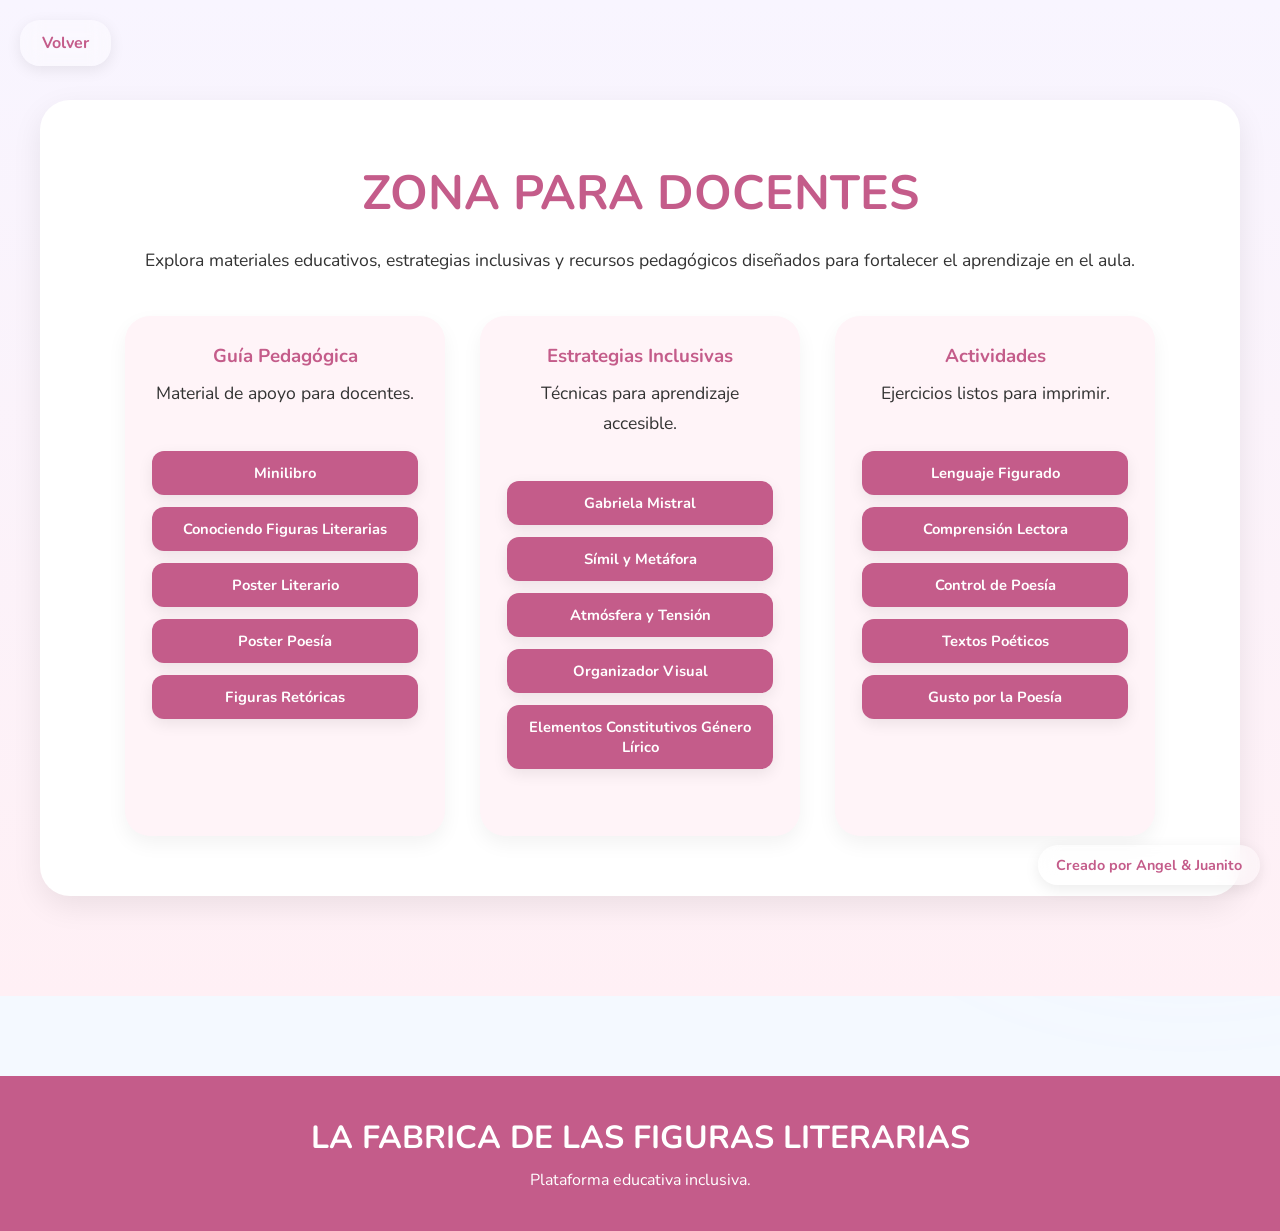
==== commit b83b1a73: "Update docentes.html" ====
--- a/docentes.html
+++ b/docentes.html
@@ -13,6 +13,9 @@
     <link href="https://fonts.googleapis.com/css2?family=Nunito:wght@300;400;700;900&display=swap" rel="stylesheet">
 </head>
 <body>
+<a href="index.html" class="back-btn">
+    Volver
+</a>
 
 <section class="teacher-section">
 
@@ -20,7 +23,7 @@
 
         <div class="teacher-text">
 
-            <h2>RECURSOS PARA DOCENTES</h2>
+            <h2>ZONA PARA DOCENTES</h2>
 
             <p>
                 Explora materiales educativos, estrategias inclusivas
@@ -204,5 +207,7 @@
     </p>
 
 </footer>
-
+<div class="creator-tag">
+    Creado por Angel & Juanito
+</div>
 </body>
--- a/style.css
+++ b/style.css
@@ -259,28 +259,22 @@
 .teacher-content,
 .student-content{
     display:flex;
+    flex-direction:column;
     align-items:center;
     justify-content:center;
-    gap:60px;
-    flex-wrap:wrap;
-
+    gap:40px;
     max-width:1200px;
-
     margin:auto;
-
     background:white;
-
     padding:60px;
-
     border-radius:30px;
-
     box-shadow:0 10px 30px rgba(0,0,0,0.08);
+    text-align:center;
 }
 
 .teacher-text,
 .student-text{
-    flex:1;
-    min-width:300px;
+    width:100%;
 }
 
 .teacher-text h2,
@@ -344,36 +338,30 @@
 .teacher-cards{
     display:flex;
     justify-content:center;
-    align-items:stretch;
-    gap:30px;
+    align-items:flex-start;
+    gap:35px;
     flex-wrap:wrap;
-
     margin-top:40px;
-
-    max-width:900px;
-
+    max-width:1200px;
     margin-left:auto;
     margin-right:auto;
 }
 
 .teacher-card{
     background:#fff4f8;
-
-    padding:20px;
-
-    border-radius:20px;
-
-    width:180px;
-
+    padding:25px;
+    border-radius:25px;
+    width:320px;
+    min-height:520px;
     transition:0.3s;
-
     box-shadow:0 8px 20px rgba(0,0,0,0.05);
-
     border:2px solid transparent;
-
     text-decoration:none;
-
     color:#333;
+    display:flex;
+    flex-direction:column;
+    align-items:center;
+    justify-content:flex-start;
 }
 
 .teacher-card:hover{
@@ -448,34 +436,43 @@
 /* TARJETAS ESTUDIANTE */
 
 .student-cards{
-    display:flex;
+    display:grid;
+
+    grid-template-columns:repeat(3, 300px);
+
     justify-content:center;
-    align-items:stretch;
-    gap:30px;
-    flex-wrap:wrap;
-
-    max-width:900px;
-    margin:auto;
+
+    gap:35px;
+
+    margin-top:40px;
 }
 
 .student-card{
     border:2px solid transparent;
-
     background:#f8f5ff;
-
-    width:180px;
-
-    padding:20px;
-
-    border-radius:20px;
-
+    width:300px;
+    min-height:320px;
+    padding:25px;
+    border-radius:25px;
     transition:0.3s;
-
-    cursor:pointer;
-
     position:relative;
-
     overflow:hidden;
+    display:flex;
+    flex-direction:column;
+    justify-content:flex-start;
+    align-items:center;
+    text-align:center;
+    box-shadow:0 8px 20px rgba(0,0,0,0.06);
+}
+
+.student-card:nth-child(4){
+    grid-column:1 / 2;
+    margin-left:170px;
+}
+
+.student-card:nth-child(5){
+    grid-column:2 / 3;
+    margin-left:170px;
 }
 
 .student-card:hover{
@@ -799,29 +796,17 @@
 
 .download-btn{
     display:block;
-
     width:100%;
-
-    margin-top:10px;
-
-    padding:10px 15px;
-
+    margin-top:12px;
+    padding:12px 15px;
     background:#c45c8a;
-
     color:white;
-
     text-decoration:none;
-
-    border-radius:10px;
-
-    font-size:0.95rem;
-
+    border-radius:12px;
+    font-size:0.92rem;
     font-weight:bold;
-
     text-align:center;
-
     transition:0.3s;
-
     box-shadow:0 5px 15px rgba(0,0,0,0.08);
 }
 
@@ -829,4 +814,60 @@
     background:#ff8fab;
 
     transform:translateY(-2px);
+}
+.creator-tag{
+    position:fixed;
+
+    bottom:15px;
+    right:20px;
+
+    background:rgba(255,255,255,0.35);
+
+    padding:10px 18px;
+
+    border-radius:20px;
+
+    font-size:0.9rem;
+
+    color:#c45c8a;
+
+    font-weight:700;
+
+    box-shadow:0 4px 15px rgba(0,0,0,0.08);
+
+    backdrop-filter:blur(10px);
+
+    z-index:999;
+}
+.back-btn{
+    position:fixed;
+
+    top:20px;
+    left:20px;
+
+    text-decoration:none;
+
+    background:rgba(255,255,255,0.35);
+
+    color:#c45c8a;
+
+    padding:12px 22px;
+
+    border-radius:20px;
+
+    font-weight:700;
+
+    backdrop-filter:blur(10px);
+
+    box-shadow:0 4px 15px rgba(0,0,0,0.08);
+
+    transition:0.3s;
+
+    z-index:999;
+}
+
+.back-btn:hover{
+    transform:translateY(-3px);
+
+    background:rgba(255,255,255,0.55);
 }
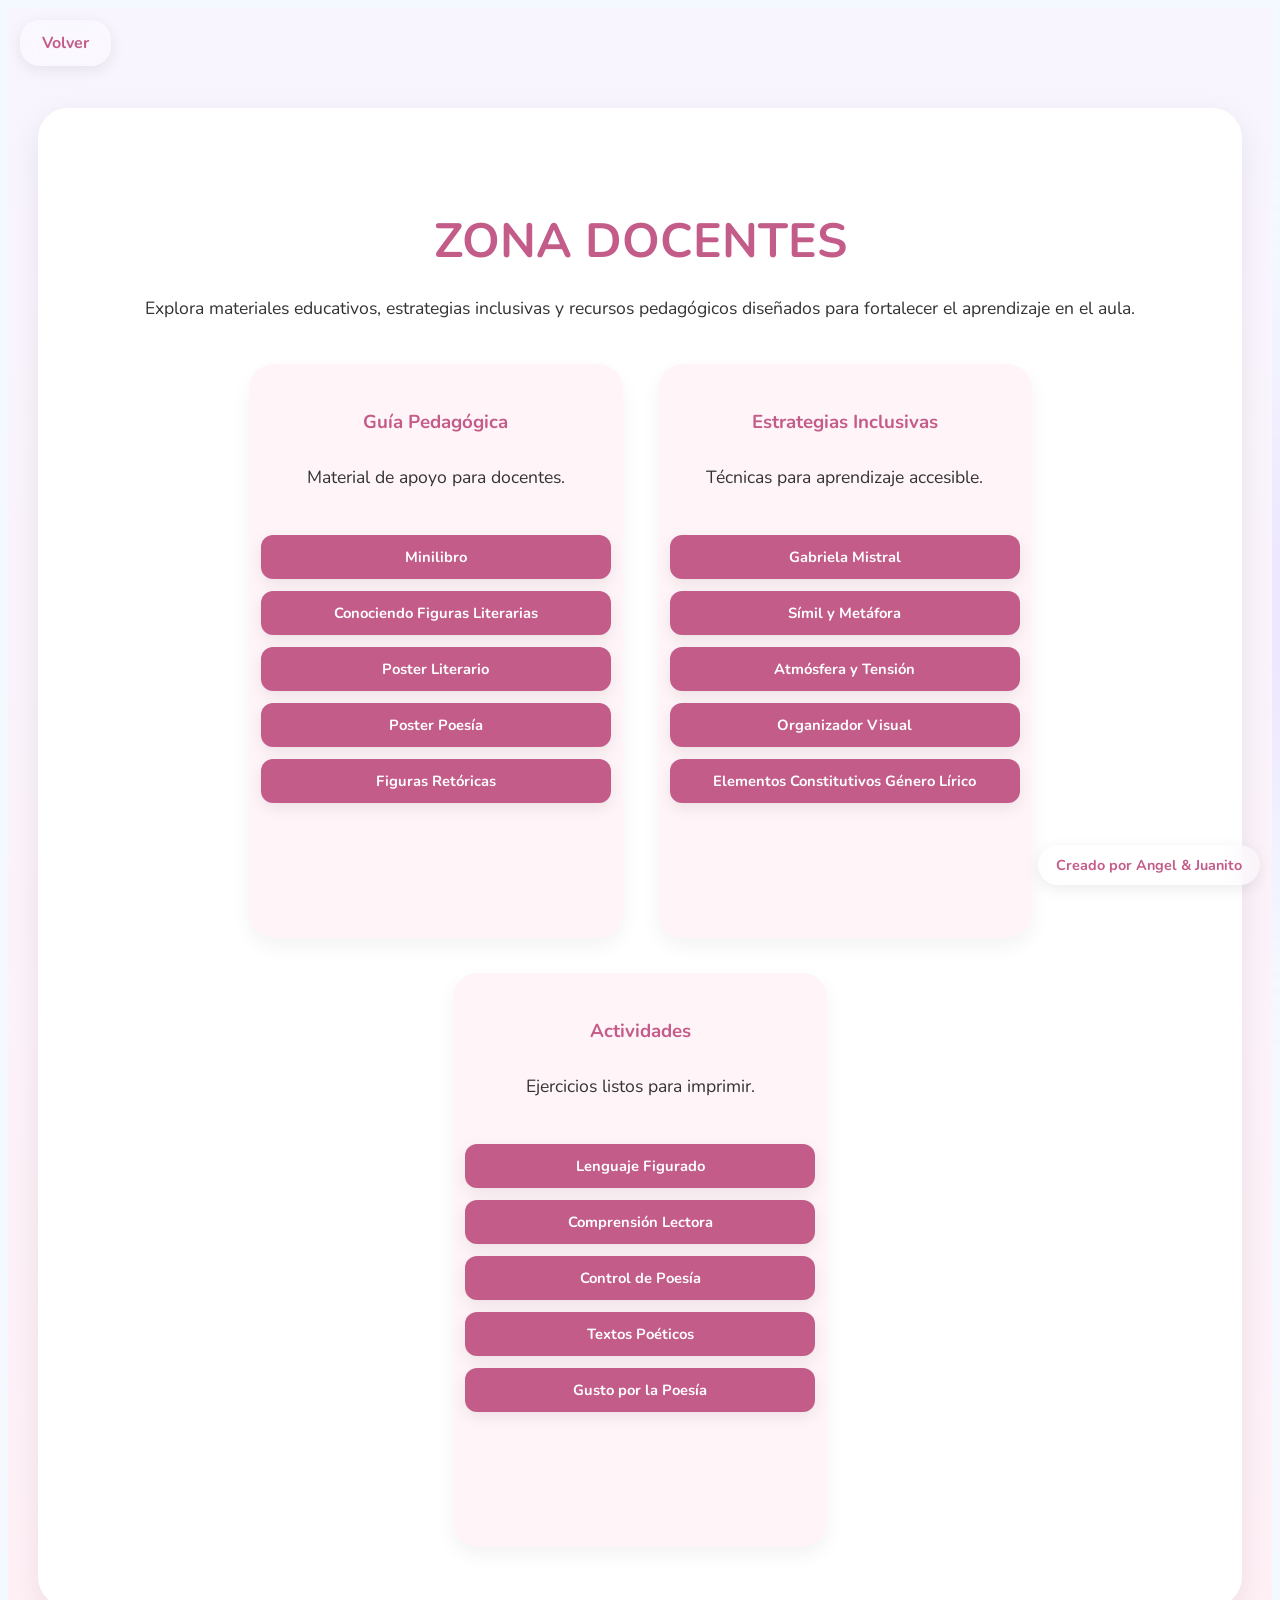
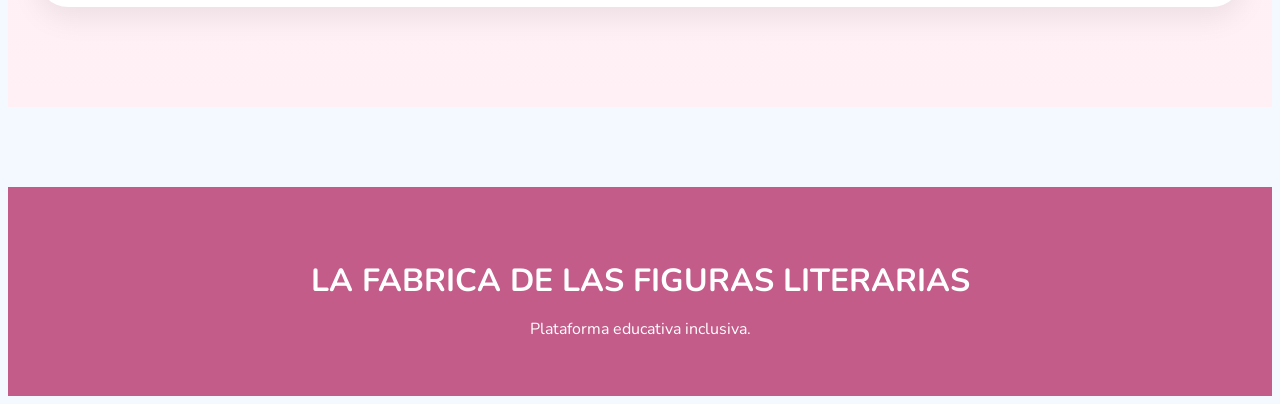
==== commit b667dec2: "Update docentes.html" ====
--- a/docentes.html
+++ b/docentes.html
@@ -23,7 +23,7 @@
 
         <div class="teacher-text">
 
-            <h2>ZONA PARA DOCENTES</h2>
+            <h2>ZONA DOCENTES</h2>
 
             <p>
                 Explora materiales educativos, estrategias inclusivas
--- a/style.css
+++ b/style.css
@@ -1,4 +1,4 @@
-*{
+css *{
     margin:0;
     padding:0;
     box-sizing:border-box;
@@ -26,45 +26,6 @@
     overflow:hidden;
 }
 
-.hero::before{
-    content:"";
-    position:absolute;
-
-    width:350px;
-    height:350px;
-
-    background:#ffb3c6;
-
-    border-radius:50%;
-
-    top:-120px;
-    right:-100px;
-
-    opacity:0.35;
-
-    filter:blur(90px);
-}
-
-.hero::after{
-    content:"";
-
-    position:absolute;
-
-    width:300px;
-    height:300px;
-
-    background:#d8b4ff;
-
-    border-radius:50%;
-
-    bottom:-120px;
-    left:-100px;
-
-    opacity:0.35;
-
-    filter:blur(90px);
-}
-
 /* NAVBAR */
 
 .navbar{
@@ -136,9 +97,12 @@
     display:flex;
     justify-content:space-between;
     align-items:center;
-    gap:60px;
+    gap:30px;
     max-width:1200px;
     margin:auto;
+}
+.hero-content{
+    padding-top:40px;
 }
 
 .hero-text{
@@ -436,21 +400,21 @@
 /* TARJETAS ESTUDIANTE */
 
 .student-cards{
-    display:grid;
-
-    grid-template-columns:repeat(3, 300px);
-
-    justify-content:center;
-
-    gap:35px;
-
-    margin-top:40px;
+    display: grid;
+    grid-template-columns: repeat(auto-fit, minmax(300px, 1fr));
+    gap: 40px;
+    justify-items: center;
+    align-items: start;
+    max-width: 1100px;
+    margin: 40px auto 0;
+    padding: 0 20px;
 }
 
 .student-card{
     border:2px solid transparent;
     background:#f8f5ff;
-    width:300px;
+    width:100%;
+    max-width:320px;
     min-height:320px;
     padding:25px;
     border-radius:25px;
@@ -465,22 +429,12 @@
     box-shadow:0 8px 20px rgba(0,0,0,0.06);
 }
 
-.student-card:nth-child(4){
-    grid-column:1 / 2;
-    margin-left:170px;
-}
-
-.student-card:nth-child(5){
-    grid-column:2 / 3;
-    margin-left:170px;
-}
-
 .student-card:hover{
     border:2px solid #ffb3c6;
 
     background:white;
 
-    transform:translateY(-12px) scale(1.05);
+    transform:translateY(-12px);
 
     box-shadow:0 15px 30px rgba(255,179,198,0.4);
 }
@@ -509,22 +463,6 @@
     font-size:2rem;
 }
 
-/* EFECTOS LATERALES */
-
-body::before{
-    content:"";
-    position:fixed;
-    top:120px;
-    left:-120px;
-    width:420px;
-    height:420px;
-    background:#ffb3c6;
-    opacity:0.35;
-    border-radius:50%;
-    filter:blur(120px);
-    z-index:-1;
-}
-
 body::after{
     content:"";
 
@@ -609,9 +547,10 @@
         max-width:280px;
         text-align:center;
     }
-
     .hero-image img{
-        width:220px;
+    width:230px;
+
+    animation:float 4s ease-in-out infinite;
     }
 
     .cards{
@@ -691,11 +630,11 @@
 /* AJUSTE HERO PRINCIPAL */
 
 .hero{
-    min-height:100vh;
-
-    display:flex;
-    flex-direction:column;
+    min-height:78vh;
+    display:flex;
+    align-items:center;
     justify-content:center;
+    padding:20px 60px 50px;
 }
 /* LANDING PRINCIPAL */
 
@@ -865,9 +804,48 @@
 
     z-index:999;
 }
-
-.back-btn:hover{
-    transform:translateY(-3px);
-
-    background:rgba(255,255,255,0.55);
-}+/* IMAGEN DECORATIVA */
+
+.student-decoration{
+    display:flex;
+    justify-content:center;
+    align-items:center;
+}
+
+.student-decoration img{
+    width:220px;
+    height:auto;
+
+    animation:float 4s ease-in-out infinite;
+
+    filter:drop-shadow(0 10px 20px rgba(0,0,0,0.15));
+}
+
+.student-decoration{
+    display:flex;
+    justify-content:center;
+    align-items:center;
+
+    width:100%;
+    max-width:320px;
+    min-height:320px;
+}
+
+.student-decoration img{
+    width:260px;
+    height:auto;
+
+    animation:float 4s ease-in-out infinite;
+
+    filter:drop-shadow(0 10px 20px rgba(0,0,0,0.15));
+
+    user-select:none;
+    pointer-events:none;
+}
+.student-decoration{
+    background:#f8f5ff;
+
+    border-radius:25px;
+
+    box-shadow:0 8px 20px rgba(0,0,0,0.06);
+}
